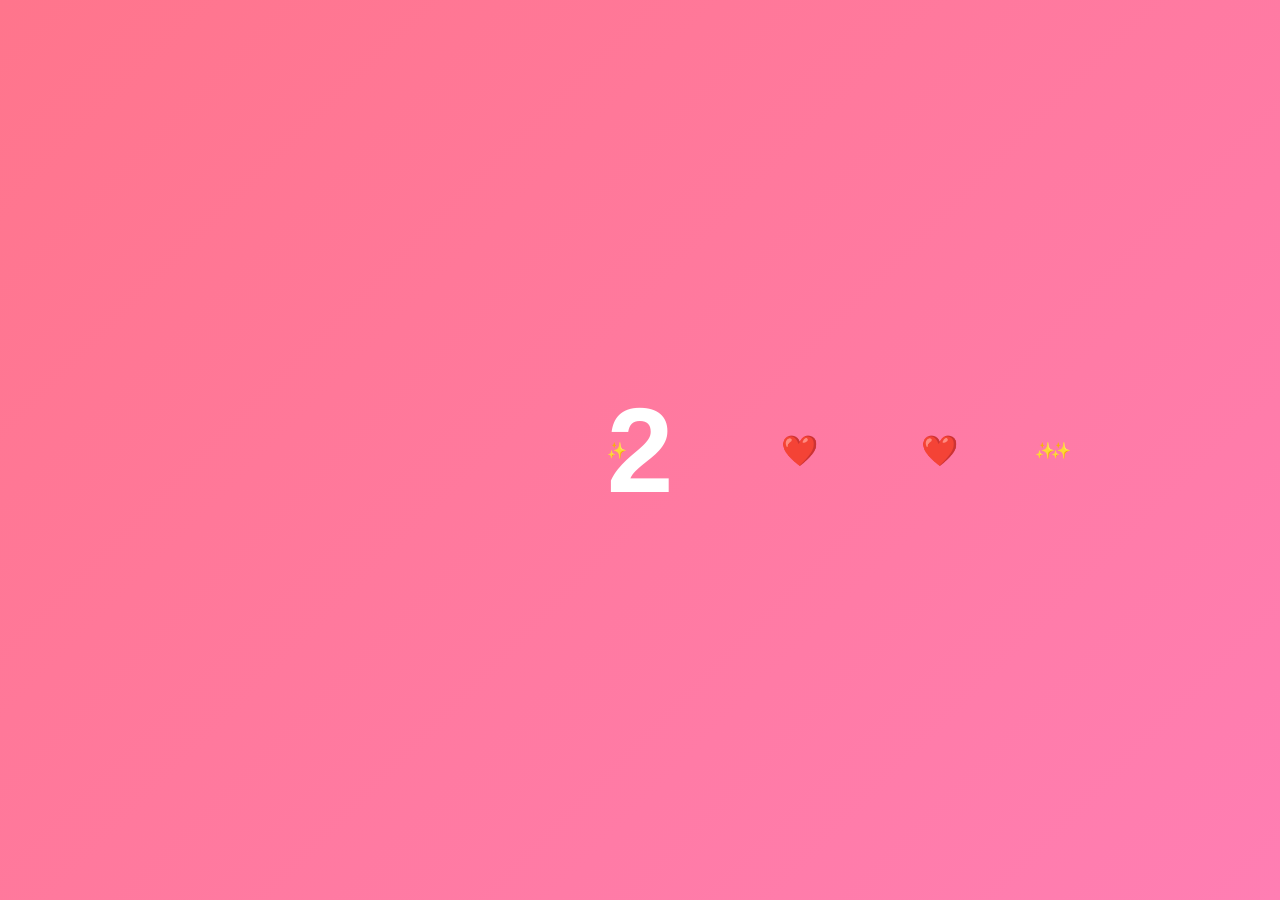
==== index.html @ 052b2eb6 "Rename balikan.html to index.html" ====
<!DOCTYPE html>
<html>
<head>
<title>Mau Balikan? ❤️</title>

<style>

*{
margin:0;
padding:0;
box-sizing:border-box;
font-family:Arial,sans-serif;
}

body{
height:100vh;
overflow:hidden;
background:linear-gradient(135deg,#ff758c,#ff7eb3);
display:flex;
justify-content:center;
align-items:center;
}


#countdown{
position:absolute;
font-size:120px;
font-weight:bold;
color:white;
animation:zoom .8s;
}


@keyframes zoom{
0%{
transform:scale(0);
opacity:0;
}

50%{
transform:scale(1.5);
}

100%{
transform:scale(1);
opacity:1;
}

}



.card{

display:none;

background:white;

width:360px;

padding:30px;

border-radius:30px;

text-align:center;

box-shadow:0 0 40px #ff3864;

animation:muncul 1s;

}


@keyframes muncul{

from{
transform:scale(0) rotate(180deg);
}

to{
transform:scale(1);
}

}



.cat{

font-size:80px;

animation:goyang 1s infinite;

}


@keyframes goyang{

50%{
transform:rotate(10deg);
}

}



h1{

color:#ff3864;

}


p{

margin:20px;

color:#555;

}



button{

border:none;

padding:13px 35px;

border-radius:40px;

font-size:18px;

margin:10px;

cursor:pointer;

}


#yes{

background:#ff3864;

color:white;

}


#no{

background:#333;

color:white;

position:absolute;

}




#hasil{

display:none;

margin-top:20px;

font-size:22px;

color:#ff3864;

font-weight:bold;

}



.love{

position:absolute;

font-size:30px;

animation:naik 4s linear;

}



@keyframes naik{

0%{

transform:translateY(100vh);

}

100%{

transform:translateY(-100vh);

opacity:0;

}

}



.star{

position:absolute;

color:white;

animation:jatuh 3s linear;

}



@keyframes jatuh{

from{

transform:translateY(100vh);

}

to{

transform:translateY(-100vh);

opacity:0;

}

}


</style>

</head>


<body>


<div id="countdown">
3
</div>



<div class="card" id="card">


<div class="cat">
🐱❤️
</div>


<h1>
Aku Kangen Kamu
</h1>


<p>

Aku punya satu pertanyaan penting...

<br><br>

Aku masih sayang kamu.

<br>

Maukah kamu balikan sama aku? 🥺❤️

</p>



<button id="yes">
YES ❤️
</button>


<button id="no">
NO 😭
</button>



<div id="hasil">

YEEEAAAY ❤️😭

<br><br>

Kita mulai lagi ya...

Aku janji jadi lebih baik 💕

</div>


</div>



<script>


let angka=3;

let count=document.getElementById("countdown");

let timer=setInterval(()=>{


angka--;


if(angka>0){

count.innerHTML=angka;

count.style.animation="none";

setTimeout(()=>{

count.style.animation="zoom .8s";

},10);


}

else{


clearInterval(timer);

count.style.display="none";

document.getElementById("card").style.display="block";


}



},1000);





// tombol NO kabur

let no=document.getElementById("no");


no.addEventListener("mouseover",()=>{


let x=Math.random()*(window.innerWidth-100);

let y=Math.random()*(window.innerHeight-50);


no.style.left=x+"px";

no.style.top=y+"px";


});




// tombol YES

document.getElementById("yes").onclick=()=>{


document.getElementById("hasil").style.display="block";


document.querySelector(".cat").innerHTML="🐱💖";


buatLove();


};




// love terbang

function buatLove(){


let love=document.createElement("div");

love.className="love";

love.innerHTML="❤️";

love.style.left=Math.random()*100+"%";


document.body.appendChild(love);


setTimeout(()=>{

love.remove();

},4000);


}




// sparkle

function sparkle(){


let star=document.createElement("div");

star.className="star";

star.innerHTML="✨";

star.style.left=Math.random()*100+"%";


document.body.appendChild(star);


setTimeout(()=>{

star.remove();

},3000);


}


setInterval(buatLove,500);

setInterval(sparkle,300);


function buatConfetti(){

let c=document.createElement("div");

c.className="confetti";

let emoji=[
"❤️","💖","✨","🌸","💕","🎉"
];


c.innerHTML=emoji[Math.floor(Math.random()*emoji.length)];

c.style.left=Math.random()*100+"%";

c.style.animationDuration=(2+Math.random()*2)+"s";


document.body.appendChild(c);


setTimeout(()=>{

c.remove();

},3000);

}
</script>


</body>
  </html>
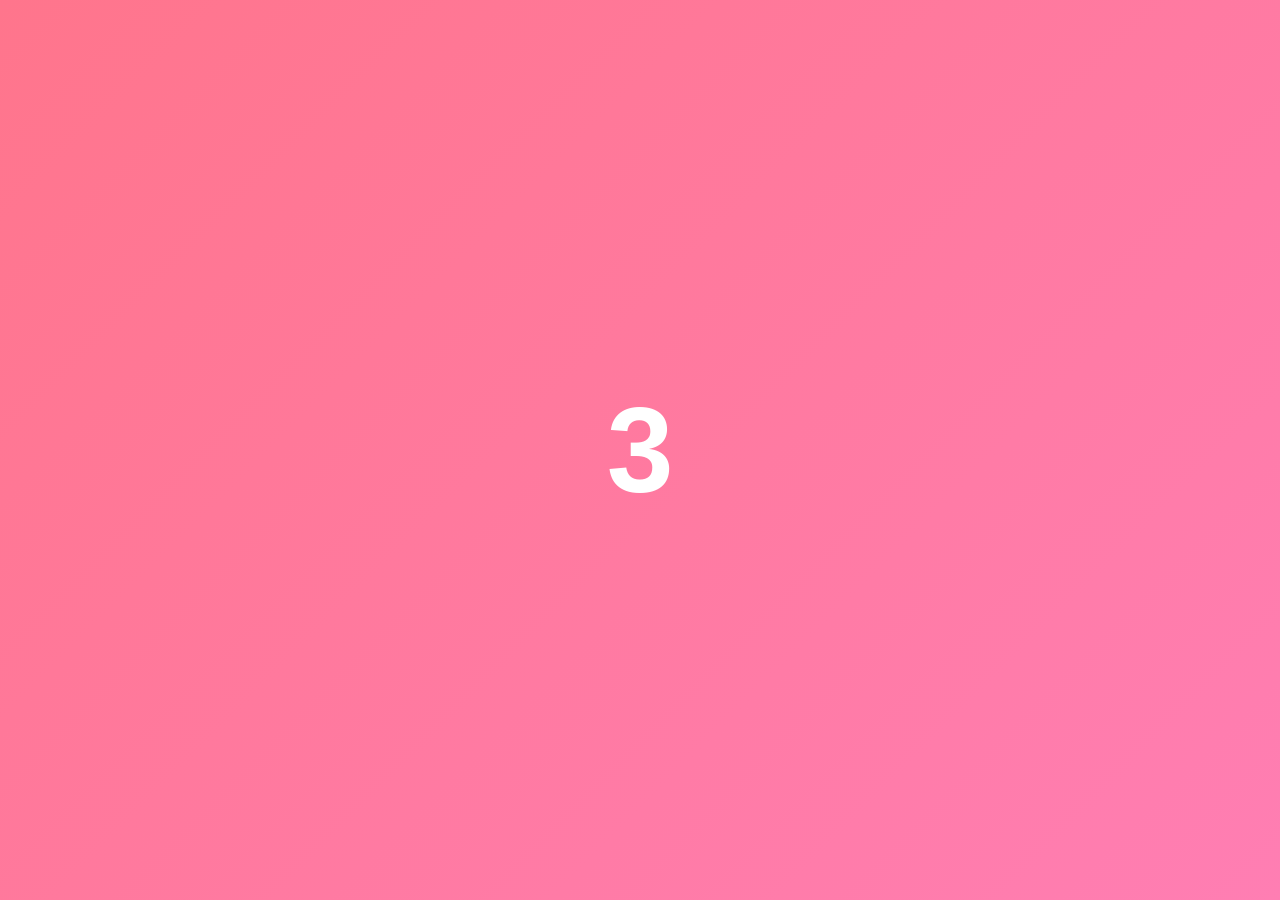
==== commit fb2c1931: "Update index.html" ====
--- a/index.html
+++ b/index.html
@@ -489,6 +489,9 @@
 },3000);
 
 }
+  <audio id="musik" loop>
+    <source id="lagu" src="satu-bulan.mp3" type="audio/mp3">
+</audio>
 </script>
 
 
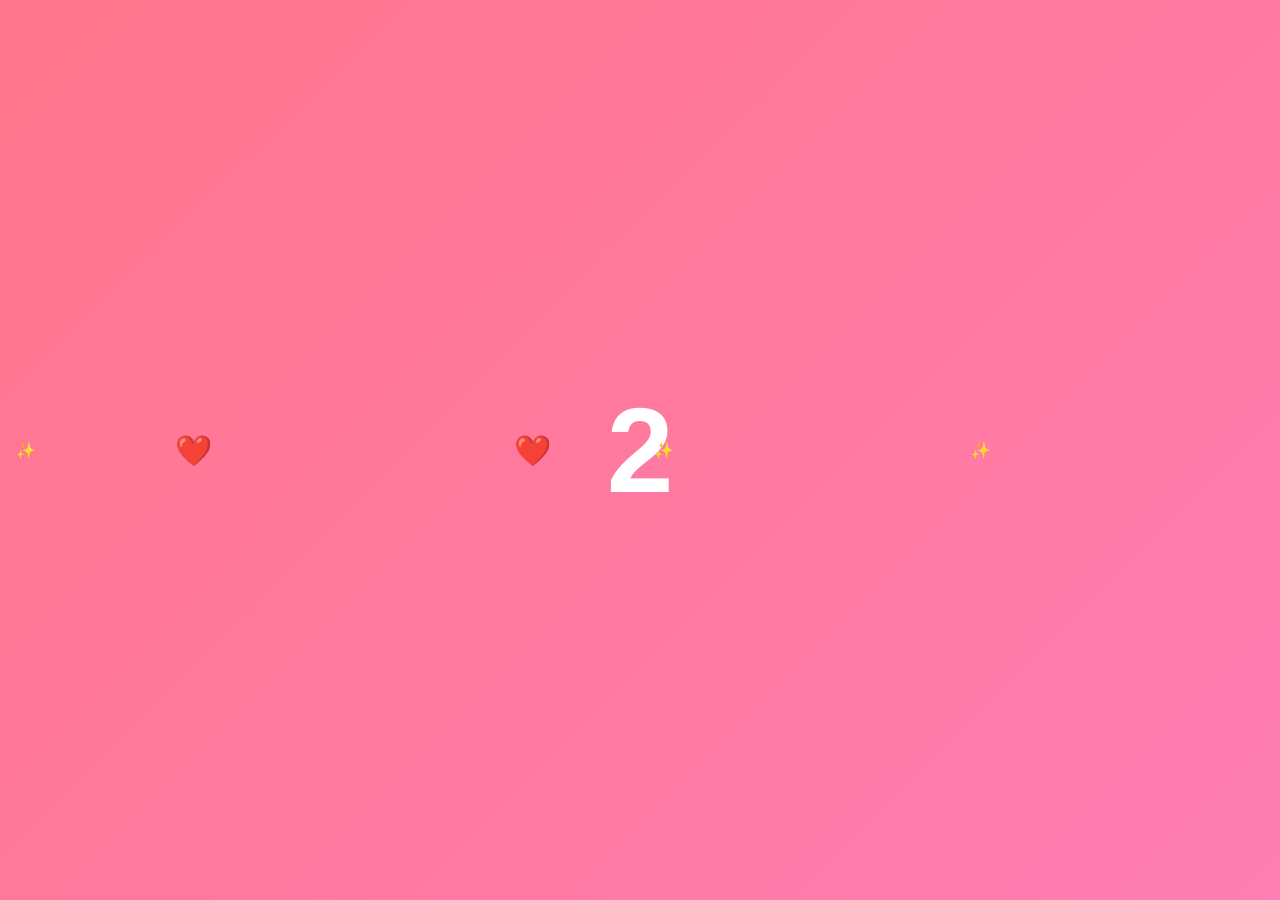
==== commit 99bb3287: "Update index.html" ====
--- a/index.html
+++ b/index.html
@@ -489,9 +489,7 @@
 },3000);
 
 }
-  <audio id="musik" loop>
-    <source id="lagu" src="satu-bulan.mp3" type="audio/mp3">
-</audio>
+  
 </script>
 
 
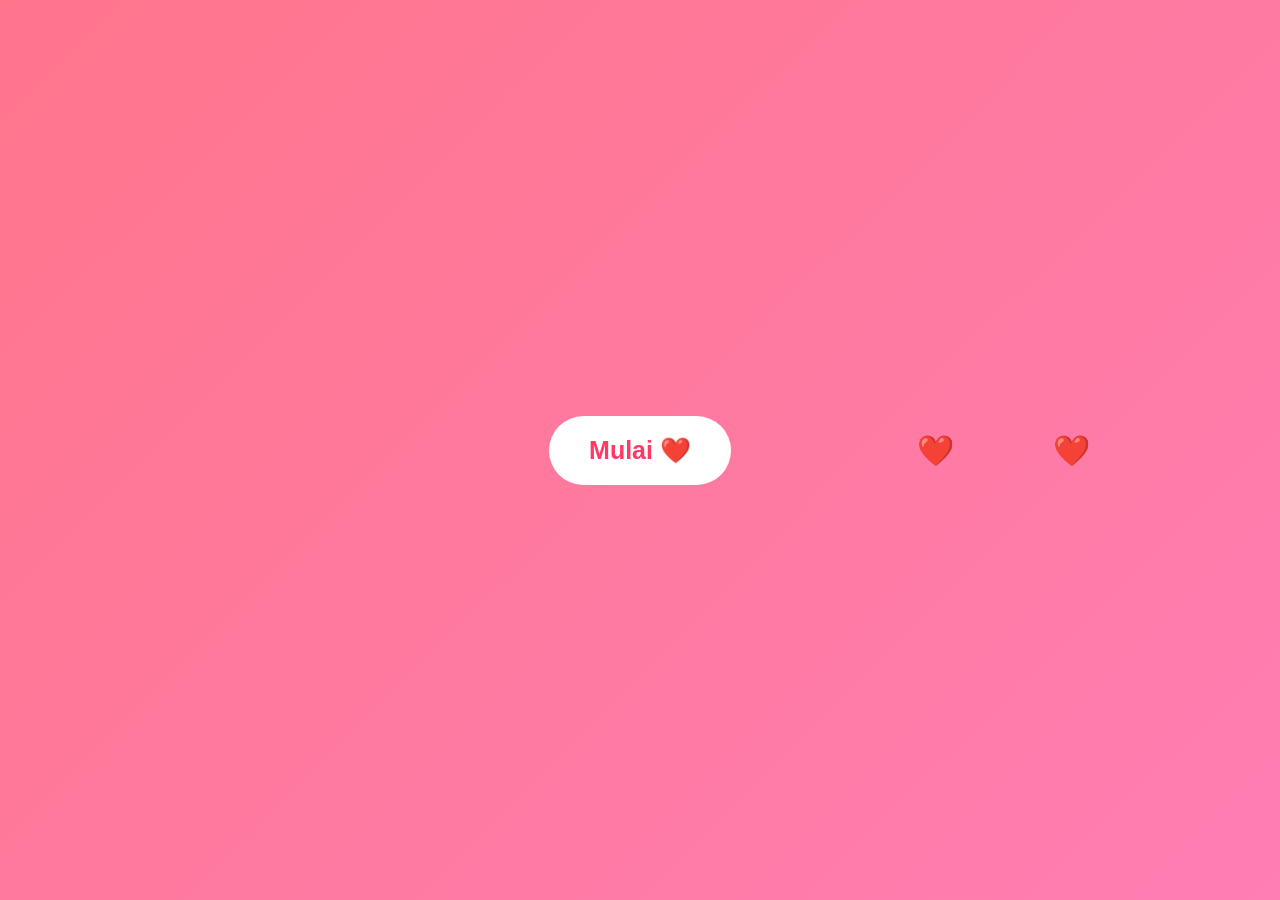
==== commit af129dfc: "Update index.html" ====
--- a/index.html
+++ b/index.html
@@ -1,7 +1,8 @@
 <!DOCTYPE html>
 <html>
 <head>
-<title>Mau Balikan? ❤️</title>
+
+<title>Aku Mau Balikan ❤️</title>
 
 <style>
 
@@ -13,62 +14,81 @@
 }
 
 body{
+
 height:100vh;
 overflow:hidden;
 background:linear-gradient(135deg,#ff758c,#ff7eb3);
 display:flex;
 justify-content:center;
 align-items:center;
-}
-
+
+}
+
+
+/* tombol mulai */
+
+#mulai{
+
+background:white;
+color:#ff3864;
+border:none;
+padding:20px 40px;
+border-radius:50px;
+font-size:25px;
+font-weight:bold;
+cursor:pointer;
+
+}
+
+
+
+/* countdown */
 
 #countdown{
-position:absolute;
+
+display:none;
 font-size:120px;
+color:white;
 font-weight:bold;
-color:white;
 animation:zoom .8s;
+
 }
 
 
 @keyframes zoom{
+
 0%{
 transform:scale(0);
-opacity:0;
 }
 
 50%{
-transform:scale(1.5);
+transform:scale(1.4);
 }
 
 100%{
 transform:scale(1);
-opacity:1;
-}
-
-}
-
+}
+
+}
+
+
+
+/* kartu */
 
 
 .card{
 
 display:none;
-
 background:white;
-
 width:360px;
-
 padding:30px;
-
 border-radius:30px;
-
 text-align:center;
-
 box-shadow:0 0 40px #ff3864;
-
 animation:muncul 1s;
 
 }
+
 
 
 @keyframes muncul{
@@ -88,7 +108,6 @@
 .cat{
 
 font-size:80px;
-
 animation:goyang 1s infinite;
 
 }
@@ -114,7 +133,6 @@
 p{
 
 margin:20px;
-
 color:#555;
 
 }
@@ -124,82 +142,108 @@
 button{
 
 border:none;
-
 padding:13px 35px;
-
 border-radius:40px;
-
 font-size:18px;
-
+cursor:pointer;
 margin:10px;
 
-cursor:pointer;
-
-}
+}
+
 
 
 #yes{
 
 background:#ff3864;
-
 color:white;
 
 }
 
 
+
 #no{
 
 background:#333;
-
 color:white;
-
 position:absolute;
 
 }
 
 
 
-
 #hasil{
 
 display:none;
-
+color:#ff3864;
+font-size:22px;
+font-weight:bold;
 margin-top:20px;
 
-font-size:22px;
-
-color:#ff3864;
-
+}
+
+
+
+
+/* popup */
+
+#popupLove{
+
+display:none;
+position:fixed;
+inset:0;
+background:rgba(255,50,120,.8);
+z-index:99;
+justify-content:center;
+align-items:center;
+flex-direction:column;
+text-align:center;
+color:white;
+font-size:35px;
 font-weight:bold;
 
 }
 
 
+#popupLove span{
+
+font-size:90px;
+animation:loncat .8s infinite alternate;
+
+}
+
+
+@keyframes loncat{
+
+to{
+transform:scale(1.3);
+}
+
+}
+
+
+
+/* efek */
 
 .love{
 
 position:absolute;
-
 font-size:30px;
-
 animation:naik 4s linear;
 
 }
 
 
-
 @keyframes naik{
 
-0%{
+from{
 
 transform:translateY(100vh);
 
 }
 
-100%{
+to{
 
 transform:translateY(-100vh);
-
 opacity:0;
 
 }
@@ -208,12 +252,10 @@
 
 
 
-.star{
+.confetti{
 
 position:absolute;
-
-color:white;
-
+font-size:30px;
 animation:jatuh 3s linear;
 
 }
@@ -224,16 +266,13 @@
 
 from{
 
-transform:translateY(100vh);
+transform:translateY(-100px) rotate(0);
 
 }
 
 to{
 
-transform:translateY(-100vh);
-
-opacity:0;
-
+transform:translateY(100vh) rotate(720deg);
 }
 
 }
@@ -245,6 +284,13 @@
 
 
 <body>
+
+
+
+<button id="mulai">
+Mulai ❤️
+</button>
+
 
 
 <div id="countdown">
@@ -268,15 +314,13 @@
 
 <p>
 
-Aku punya satu pertanyaan penting...
+Aku masih sayang kamu...
 
 <br><br>
 
-Aku masih sayang kamu.
-
-<br>
-
-Maukah kamu balikan sama aku? 🥺❤️
+Maukah kita mulai lagi?
+
+🥺❤️
 
 </p>
 
@@ -295,13 +339,7 @@
 
 <div id="hasil">
 
-YEEEAAAY ❤️😭
-
-<br><br>
-
-Kita mulai lagi ya...
-
-Aku janji jadi lebih baik 💕
+Terima kasih sudah kembali ❤️
 
 </div>
 
@@ -310,13 +348,91 @@
 
 
 
+<div id="popupLove">
+
+<span>
+❤️
+</span>
+
+DIA MAU BALIKAN 😭❤️
+
+<br>
+
+Mulai cerita baru lagi...
+
+</div>
+
+
+
+<audio id="musik" loop>
+
+<source id="lagu" src="satubulan.mp3">
+
+</audio>
+
+
+
+
 <script>
 
 
+const musik=document.getElementById("musik");
+
+const lagu=document.getElementById("lagu");
+
+
+
+function gantiLagu(nama){
+
+musik.pause();
+
+lagu.src=nama;
+
+musik.load();
+
+musik.play();
+
+}
+
+
+
+
+// mulai
+
+document.getElementById("mulai").onclick=function(){
+
+
+musik.play();
+
+
+document.getElementById("mulai").style.display="none";
+
+
+mulaiCountdown();
+
+
+};
+
+
+
+
+
+function mulaiCountdown(){
+
+
 let angka=3;
 
+
 let count=document.getElementById("countdown");
 
+
+count.style.display="block";
+
+
+count.innerHTML=angka;
+
+
+
 let timer=setInterval(()=>{
 
 
@@ -327,128 +443,149 @@
 
 count.innerHTML=angka;
 
-count.style.animation="none";
+}
+
+
+else{
+
+
+clearInterval(timer);
+
+
+count.style.display="none";
+
+
+document.getElementById("card").style.display="block";
+
+
+// lagu bunga maaf
+
+gantiLagu("bunga.mp3");
+
+
+}
+
+
+
+},1000);
+
+
+
+}
+
+
+
+
+
+
+// NO kabur
+
+
+let no=document.getElementById("no");
+
+
+no.addEventListener("mouseover",()=>{
+
+
+no.style.left=Math.random()*(innerWidth-100)+"px";
+
+
+no.style.top=Math.random()*(innerHeight-50)+"px";
+
+
+});
+
+
+
+
+
+
+// YES
+
+
+document.getElementById("yes").onclick=function(){
+
+
+gantiLagu("melukis.mp3");
+
+
+document.getElementById("hasil").style.display="block";
+
+
+document.getElementById("popupLove").style.display="flex";
+
+
+
+for(let i=0;i<50;i++){
+
+buatConfetti();
+
+}
+
+
+
+};
+
+
+
+
+
+
+function buatLove(){
+
+
+let love=document.createElement("div");
+
+
+love.className="love";
+
+
+love.innerHTML="❤️";
+
+
+love.style.left=Math.random()*100+"%";
+
+
+document.body.appendChild(love);
+
 
 setTimeout(()=>{
 
-count.style.animation="zoom .8s";
-
-},10);
-
-
-}
-
-else{
-
-
-clearInterval(timer);
-
-count.style.display="none";
-
-document.getElementById("card").style.display="block";
-
-
-}
-
-
-
-},1000);
-
-
-
-
-
-// tombol NO kabur
-
-let no=document.getElementById("no");
-
-
-no.addEventListener("mouseover",()=>{
-
-
-let x=Math.random()*(window.innerWidth-100);
-
-let y=Math.random()*(window.innerHeight-50);
-
-
-no.style.left=x+"px";
-
-no.style.top=y+"px";
-
-
-});
-
-
-
-
-// tombol YES
-
-document.getElementById("yes").onclick=()=>{
-
-
-document.getElementById("hasil").style.display="block";
-
-
-document.querySelector(".cat").innerHTML="🐱💖";
-
-
-buatLove();
-
-
-};
-
-
-
-
-// love terbang
-
-function buatLove(){
-
-
-let love=document.createElement("div");
-
-love.className="love";
-
-love.innerHTML="❤️";
-
-love.style.left=Math.random()*100+"%";
-
-
-document.body.appendChild(love);
+love.remove();
+
+},4000);
+
+
+}
+
+
+
+
+
+function buatConfetti(){
+
+
+let c=document.createElement("div");
+
+
+c.className="confetti";
+
+
+let emoji=["❤️","💖","✨","🌸","💕","🎉"];
+
+
+c.innerHTML=emoji[Math.floor(Math.random()*emoji.length)];
+
+
+c.style.left=Math.random()*100+"%";
+
+
+document.body.appendChild(c);
 
 
 setTimeout(()=>{
 
-love.remove();
-
-},4000);
-
-
-}
-
-
-
-
-// sparkle
-
-function sparkle(){
-
-
-let star=document.createElement("div");
-
-star.className="star";
-
-star.innerHTML="✨";
-
-star.style.left=Math.random()*100+"%";
-
-
-document.body.appendChild(star);
-
-
-setTimeout(()=>{
-
-star.remove();
+c.remove();
 
 },3000);
 
@@ -456,42 +593,13 @@
 }
 
 
+
 setInterval(buatLove,500);
 
-setInterval(sparkle,300);
-
-
-function buatConfetti(){
-
-let c=document.createElement("div");
-
-c.className="confetti";
-
-let emoji=[
-"❤️","💖","✨","🌸","💕","🎉"
-];
-
-
-c.innerHTML=emoji[Math.floor(Math.random()*emoji.length)];
-
-c.style.left=Math.random()*100+"%";
-
-c.style.animationDuration=(2+Math.random()*2)+"s";
-
-
-document.body.appendChild(c);
-
-
-setTimeout(()=>{
-
-c.remove();
-
-},3000);
-
-}
-  
+
+
 </script>
 
 
 </body>
-  </html>
+</html>
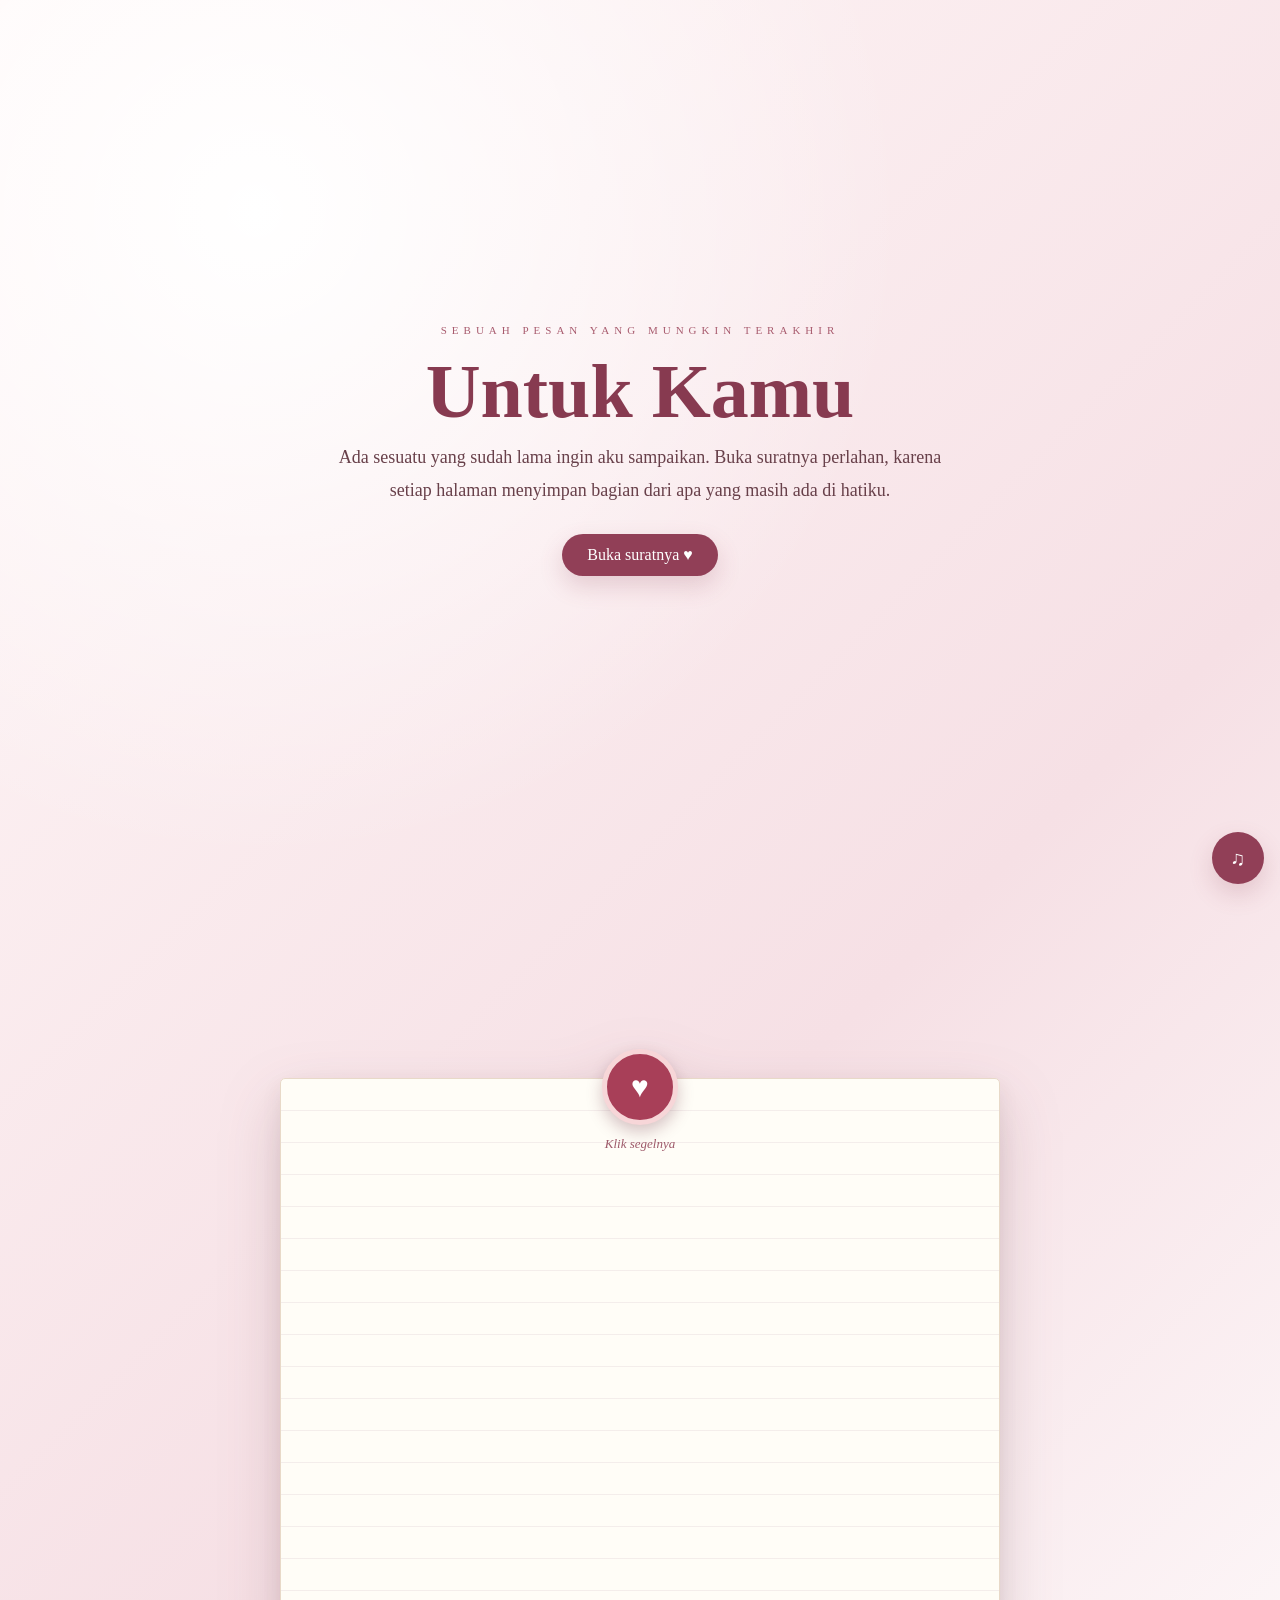
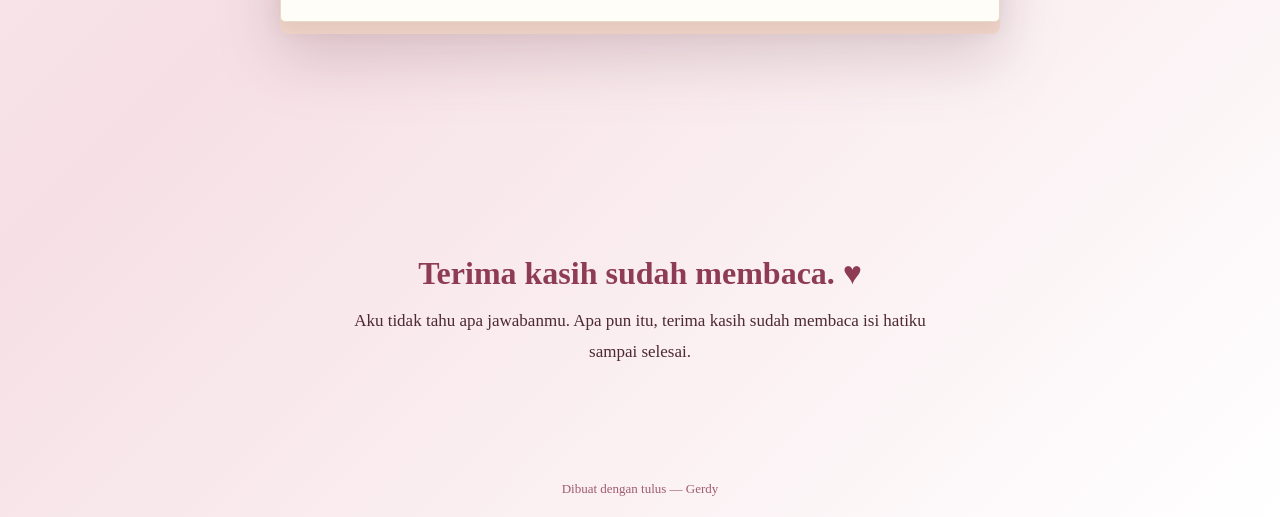
==== commit 6c2b32a3: "Rename website_surat_gerdy_7_halaman.html to index.html" ====
--- a/index.html
+++ b/index.html
@@ -1,605 +1,154 @@
 <!DOCTYPE html>
-<html>
+<html lang="id">
 <head>
-
-<title>Aku Mau Balikan ❤️</title>
-
+<meta charset="UTF-8">
+<meta name="viewport" content="width=device-width, initial-scale=1.0">
+<title>Untuk Kamu — Sekali Lagi</title>
 <style>
-
-*{
-margin:0;
-padding:0;
-box-sizing:border-box;
-font-family:Arial,sans-serif;
-}
-
-body{
-
-height:100vh;
-overflow:hidden;
-background:linear-gradient(135deg,#ff758c,#ff7eb3);
-display:flex;
-justify-content:center;
-align-items:center;
-
-}
-
-
-/* tombol mulai */
-
-#mulai{
-
-background:white;
-color:#ff3864;
-border:none;
-padding:20px 40px;
-border-radius:50px;
-font-size:25px;
-font-weight:bold;
-cursor:pointer;
-
-}
-
-
-
-/* countdown */
-
-#countdown{
-
-display:none;
-font-size:120px;
-color:white;
-font-weight:bold;
-animation:zoom .8s;
-
-}
-
-
-@keyframes zoom{
-
-0%{
-transform:scale(0);
-}
-
-50%{
-transform:scale(1.4);
-}
-
-100%{
-transform:scale(1);
-}
-
-}
-
-
-
-/* kartu */
-
-
-.card{
-
-display:none;
-background:white;
-width:360px;
-padding:30px;
-border-radius:30px;
-text-align:center;
-box-shadow:0 0 40px #ff3864;
-animation:muncul 1s;
-
-}
-
-
-
-@keyframes muncul{
-
-from{
-transform:scale(0) rotate(180deg);
-}
-
-to{
-transform:scale(1);
-}
-
-}
-
-
-
-.cat{
-
-font-size:80px;
-animation:goyang 1s infinite;
-
-}
-
-
-@keyframes goyang{
-
-50%{
-transform:rotate(10deg);
-}
-
-}
-
-
-
-h1{
-
-color:#ff3864;
-
-}
-
-
-p{
-
-margin:20px;
-color:#555;
-
-}
-
-
-
-button{
-
-border:none;
-padding:13px 35px;
-border-radius:40px;
-font-size:18px;
-cursor:pointer;
-margin:10px;
-
-}
-
-
-
-#yes{
-
-background:#ff3864;
-color:white;
-
-}
-
-
-
-#no{
-
-background:#333;
-color:white;
-position:absolute;
-
-}
-
-
-
-#hasil{
-
-display:none;
-color:#ff3864;
-font-size:22px;
-font-weight:bold;
-margin-top:20px;
-
-}
-
-
-
-
-/* popup */
-
-#popupLove{
-
-display:none;
-position:fixed;
-inset:0;
-background:rgba(255,50,120,.8);
-z-index:99;
-justify-content:center;
-align-items:center;
-flex-direction:column;
-text-align:center;
-color:white;
-font-size:35px;
-font-weight:bold;
-
-}
-
-
-#popupLove span{
-
-font-size:90px;
-animation:loncat .8s infinite alternate;
-
-}
-
-
-@keyframes loncat{
-
-to{
-transform:scale(1.3);
-}
-
-}
-
-
-
-/* efek */
-
-.love{
-
-position:absolute;
-font-size:30px;
-animation:naik 4s linear;
-
-}
-
-
-@keyframes naik{
-
-from{
-
-transform:translateY(100vh);
-
-}
-
-to{
-
-transform:translateY(-100vh);
-opacity:0;
-
-}
-
-}
-
-
-
-.confetti{
-
-position:absolute;
-font-size:30px;
-animation:jatuh 3s linear;
-
-}
-
-
-
-@keyframes jatuh{
-
-from{
-
-transform:translateY(-100px) rotate(0);
-
-}
-
-to{
-
-transform:translateY(100vh) rotate(720deg);
-}
-
-}
-
-
+*{box-sizing:border-box;margin:0;padding:0}
+html{scroll-behavior:smooth}
+body{min-height:100vh;overflow-x:hidden;font-family:Georgia,"Times New Roman",serif;color:#4d2932;background:radial-gradient(circle at 20% 10%,#fff,transparent 30%),linear-gradient(135deg,#fff8f8,#f6e0e5 55%,#fff)}
+body:before{content:"";position:fixed;inset:0;pointer-events:none;opacity:.16;background-image:radial-gradient(#b86b7c .7px,transparent .7px);background-size:18px 18px}
+.hearts{position:fixed;inset:0;overflow:hidden;pointer-events:none;z-index:0}.heart{position:absolute;color:#bd667c;opacity:0;animation:rise 11s linear infinite}
+@keyframes rise{0%{transform:translateY(105vh) rotate(0);opacity:0}15%{opacity:.35}85%{opacity:.2}100%{transform:translateY(-15vh) rotate(360deg);opacity:0}}
+.hero{min-height:100vh;display:flex;align-items:center;justify-content:center;padding:25px 16px;position:relative;z-index:1;text-align:center}
+.intro{max-width:760px}.kicker{letter-spacing:5px;text-transform:uppercase;font-size:11px;color:#a85b6e}
+h1{font-size:clamp(42px,9vw,76px);color:#873a50;margin:17px 0 12px;line-height:1}
+.intro p{font-size:18px;line-height:1.8;color:#68404a;max-width:620px;margin:auto}
+.scroll,.music-btn{display:inline-block;margin-top:28px;padding:12px 25px;border-radius:999px;background:#913f57;color:#fff;text-decoration:none;box-shadow:0 10px 25px #913f5733;border:0;cursor:pointer;font-family:inherit}
+.paper-area{display:flex;justify-content:center;align-items:center;min-height:100vh;padding:60px 15px;position:relative;z-index:1}
+.envelope{width:min(720px,100%);position:relative;filter:drop-shadow(0 25px 30px rgba(91,38,52,.18))}
+.envelope-back{position:absolute;inset:0;border-radius:8px;background:#f0d4ca;transform:translateY(12px)}
+.paper{position:relative;background:#fffdf7;min-height:510px;padding:45px 35px 35px;border:1px solid #e8d9c8;border-radius:5px;box-shadow:0 8px 20px rgba(82,45,45,.08);background-image:linear-gradient(transparent 31px,#eadfe0 32px);background-size:100% 32px;transform-origin:top center}
+.seal{position:absolute;left:50%;top:-30px;transform:translateX(-50%);width:76px;height:76px;border-radius:50%;border:5px solid #f7d6d8;background:#a83f58;color:#fff;display:flex;align-items:center;justify-content:center;font-size:30px;box-shadow:0 7px 16px #65263a44;cursor:pointer;z-index:5;transition:transform .35s,opacity .35s}
+.seal:hover{transform:translateX(-50%) scale(1.08)}.seal small{position:absolute;top:82px;white-space:nowrap;color:#9d5969;font:italic 13px Georgia}
+.letter-content{opacity:0;transform:translateY(20px);pointer-events:none;transition:opacity .8s .35s,transform .8s .35s}.open .letter-content{opacity:1;transform:none;pointer-events:auto}.open .seal{transform:translateX(-50%) scale(1.15) rotate(18deg);opacity:0;pointer-events:none}
+.paper h2{text-align:center;color:#913f57;font-size:29px;margin-bottom:23px}.paper p{font-size:17px;line-height:2;margin-bottom:14px}.by{text-align:center;margin-top:25px;padding-top:17px;border-top:1px solid #dfc9ca;color:#a05267;font-style:italic}
+.next{display:block;margin:25px auto 0}.hidden{display:none}
+.final{padding:55px 18px 80px;text-align:center;position:relative;z-index:1}.final h2{font-size:32px;color:#8e3c53}.final p{max-width:600px;margin:14px auto;line-height:1.8;font-size:17px}
+footer{text-align:center;padding:20px;color:#a05c6e;font-size:13px;position:relative;z-index:1}
+.player{position:fixed;right:16px;bottom:16px;z-index:10}.music-btn{margin:0;width:52px;height:52px;padding:0;border-radius:50%;font-size:20px}
+@media(max-width:600px){.paper{padding:40px 21px 28px;min-height:560px}.paper p{font-size:15.5px;line-height:1.9}.paper h2{font-size:25px}}
 </style>
-
 </head>
-
-
 <body>
-
-
-
-<button id="mulai">
-Mulai ❤️
-</button>
-
-
-
-<div id="countdown">
-3
+<div class="hearts">
+<span class="heart" style="left:8%;font-size:22px;animation-delay:0s">♥</span>
+<span class="heart" style="left:25%;font-size:17px;animation-delay:3s">♡</span>
+<span class="heart" style="left:45%;font-size:25px;animation-delay:6s">♥</span>
+<span class="heart" style="left:67%;font-size:18px;animation-delay:1s">♡</span>
+<span class="heart" style="left:86%;font-size:24px;animation-delay:4s">♥</span>
 </div>
 
+<section class="hero">
+<div class="intro">
+<div class="kicker">Sebuah pesan yang mungkin terakhir</div>
+<h1>Untuk Kamu</h1>
+<p>Ada sesuatu yang sudah lama ingin aku sampaikan. Buka suratnya perlahan, karena setiap halaman menyimpan bagian dari apa yang masih ada di hatiku.</p>
+<a class="scroll" href="#surat">Buka suratnya ♥</a>
+</div>
+</section>
 
+<section class="paper-area" id="surat">
+<div class="envelope">
+<div class="envelope-back"></div>
+<div class="paper" id="paper">
+<button class="seal" id="seal" aria-label="Buka segel surat">♥<small>Klik segelnya</small></button>
+<div class="letter-content" id="content"></div>
+</div>
+</div>
+</section>
 
-<div class="card" id="card">
+<section class="final">
+<h2>Terima kasih sudah membaca. ♥</h2>
+<p>Aku tidak tahu apa jawabanmu. Apa pun itu, terima kasih sudah membaca isi hatiku sampai selesai.</p>
+</section>
+<footer>Dibuat dengan tulus — Gerdy</footer>
 
-
-<div class="cat">
-🐱❤️
+<div class="player">
+<button class="music-btn" id="musicBtn" title="Putar / jeda musik">♫</button>
+<audio id="audio" loop preload="auto"><source src="bunga.mp3" type="audio/mpeg"></audio>
 </div>
 
+<script>
+const pages=[
+{title:"Sebelum Kamu Membuka Ini",body:[
+"Aku tidak tahu harus mulai dari mana, karena ada begitu banyak hal yang ingin aku sampaikan. Mungkin aku pernah mengatakannya, tapi kali ini aku ingin kamu membacanya sampai selesai.",
+"Karena ada satu hal yang sampai sekarang belum berubah...",
+"<strong>aku masih ingin kembali.</strong>",
+"Aku ingin kamu membaca semuanya bukan karena aku ingin memaksamu. Aku hanya ingin, untuk kali ini, kamu tahu apa yang sebenarnya ada di dalam hatiku.",
+],by:"Bacaan by Gerdy"},
+{title:"Aku Minta Maaf",body:[
+"<strong>Aku minta maaf untuk semuanya.</strong>",
+"Maaf untuk semua perkataan dan sikapku yang pernah membuat kamu kecewa. Maaf untuk egoku, untuk kesalahanku, dan untuk hal-hal yang mungkin membuat kamu merasa tidak dihargai atau tidak cukup dicintai.",
+"Maaf karena mungkin aku pernah membuat kamu menangis. Maaf karena pernah membuat kamu merasa sendirian padahal aku ada di dekatmu.",
+"Dulu mungkin aku terlalu keras kepala untuk memahami perasaanmu. Sekarang aku sadar, cinta bukan cuma tentang mengatakan sayang, tapi tentang menjaga, mendengarkan, memahami, dan menghargai.",
+"Aku tidak mau mencari alasan atas kesalahanku. Kalau aku pernah membuatmu terluka, berarti aku memang harus meminta maaf dan belajar menjadi lebih baik.",
+],by:"Bacaan by Gerdy"},
+{title:"Kamu Ingat SMK Budiarti?",body:[
+"Kamu masih ingat masa-masa kita di <strong>SMK Budiarti</strong>?",
+"Kadang aku suka senyum sendiri kalau mengingatnya. Dulu kita cuma menjalani hari seperti biasa: berangkat, pulang, ngobrol, bercanda, dan entah kenapa rasanya hampir selalu ada kamu di setiap cerita.",
+"Kita dulu seperti tidak pernah kehabisan waktu untuk bersama. Mau ke mana-mana bareng. Ada urusan sedikit, bareng. Jalan sebentar, bareng. Bahkan hal-hal sederhana yang sebenarnya tidak penting pun terasa menyenangkan kalau dilakukan sama kamu.",
+"<strong>Hha... ternyata sekarang aku baru sadar, justru hal-hal sederhana itu yang paling aku rindukan.</strong>",
+"Kalau waktu bisa diputar, mungkin aku akan lebih menghargai setiap detik yang dulu kita anggap biasa.",
+],by:"Bacaan by Gerdy"},
+{title:"Kalau Hujan Turun",body:[
+"Dan kamu ingat nggak kalau hujan turun?",
+"Dulu hujan bukan sesuatu yang membuatku ingin cepat-cepat pulang. Karena sering kali justru di saat hujan itu kita bersama.",
+"Kehujanan, berteduh, menunggu hujan reda, ngobrol tentang hal-hal random, ketawa tanpa alasan yang jelas.",
+"Dulu mungkin aku menganggapnya biasa. Sekarang kalau hujan turun, entah kenapa ingatanku malah kembali ke masa itu.",
+"Ke kamu. Ke kita. Ke masa ketika pergi ke mana pun rasanya selalu lebih menyenangkan karena ada kamu di sampingku.",
+"<strong>Lucu ya... dulu kita ingin hujannya cepat reda. Sekarang justru aku ingin kembali ke masa ketika hujan itu masih membuat kita bersama.</strong>",
+],by:"Bacaan by Gerdy"},
+{title:"Setelah Kita Berpisah",body:[
+"Setelah kita tidak lagi bersama, baru aku mengerti bahwa kehadiran seseorang bisa menjadi bagian dari kebiasaan yang sangat sulit hilang.",
+"Dulu ada kamu yang bisa aku cari. Sekarang aku hanya punya kenangan.",
+"Dulu kita bisa pergi ke mana-mana bersama. Sekarang untuk sekadar tahu kabarmu pun aku tidak bisa seperti dulu.",
+"Dan di situlah aku sadar...",
+"<strong>ternyata aku tidak hanya kehilangan seseorang yang aku sayang. Aku kehilangan teman terbaik dalam banyak cerita hidupku.</strong>",
+"Mungkin selama bersama aku terlalu terbiasa dengan kehadiranmu sampai lupa bahwa suatu hari aku bisa benar-benar kehilangan semuanya.",
+],by:"Bacaan by Gerdy"},
+{title:"Aku Masih Memilih Kamu",body:[
+"Aku tidak tahu apakah setelah semua ini kamu masih punya sedikit rasa untukku. Aku juga tidak tahu apakah masih ada kesempatan.",
+"Tapi kalau kamu bertanya apa yang sebenarnya aku inginkan, jawabanku sederhana:",
+"<strong>aku ingin kembali.</strong>",
+"Sekali lagi.",
+"Bukan karena aku tidak bisa menemukan orang lain. Bukan karena aku takut sendiri. Tapi karena setelah semua yang terjadi, hatiku masih memilih kamu.",
+"Aku ingin kembali bukan untuk mengulang cerita lama. Aku ingin kembali sebagai seseorang yang sudah belajar dari kesalahannya.",
+],by:"Bacaan by Gerdy"},
+{title:"Terakhir Kali",body:[
+"Sekali lagi aku bilang, mungkin ini terakhir kalinya aku meminta.",
+"<strong>Aku ingin kembali.</strong>",
+"Kalau masih ada sedikit ruang untukku, izinkan aku memperbaiki semuanya. Kalau aku harus mulai dari awal, aku siap. Kalau aku harus mendapatkan kepercayaanmu lagi, aku siap.",
+"Aku tidak akan menjanjikan hubungan yang sempurna. Aku hanya ingin membuktikan bahwa kali ini aku benar-benar serius untuk belajar menghargai, mendengarkan, memahami, dan menjaga kamu.",
+"Kalau pada akhirnya jawabanmu tetap bukan aku, aku akan menghargainya. Karena aku tidak ingin cintaku menjadi alasan untuk memaksamu.",
+"Tapi setidaknya kamu tahu...",
+"<strong>aku pernah benar-benar mencintaimu, aku masih menyayangimu, dan sampai sekarang aku masih ingin kita.</strong>",
+"Kalau masih ada kesempatan, sekecil apa pun itu, izinkan aku pulang. Bukan untuk mengulang masa lalu, tetapi untuk membuat cerita baru bersama kamu.",
+],by:"Bacaan by Gerdy"}
+];
 
-<h1>
-Aku Kangen Kamu
-</h1>
-
-
-<p>
-
-Aku masih sayang kamu...
-
-<br><br>
-
-Maukah kita mulai lagi?
-
-🥺❤️
-
-</p>
-
-
-
-<button id="yes">
-YES ❤️
-</button>
-
-
-<button id="no">
-NO 😭
-</button>
-
-
-
-<div id="hasil">
-
-Terima kasih sudah kembali ❤️
-
-</div>
-
-
-</div>
-
-
-
-<div id="popupLove">
-
-<span>
-❤️
-</span>
-
-DIA MAU BALIKAN 😭❤️
-
-<br>
-
-Mulai cerita baru lagi...
-
-</div>
-
-
-
-<audio id="musik" loop>
-
-<source id="lagu" src="satubulan.mp3">
-
-</audio>
-
-
-
-
-<script>
-
-
-const musik=document.getElementById("musik");
-
-const lagu=document.getElementById("lagu");
-
-
-
-function gantiLagu(nama){
-
-musik.pause();
-
-lagu.src=nama;
-
-musik.load();
-
-musik.play();
-
+const paper=document.getElementById("paper"), seal=document.getElementById("seal"), content=document.getElementById("content");
+let page=0, opened=false;
+function render(){
+ const p=pages[page];
+ content.innerHTML=`<h2>${p.title}</h2>${p.body.map(x=>`<p>${x}</p>`).join("")}<div class="by">${p.by}</div>${page<pages.length-1?`<button class="scroll next" id="next">Buka halaman berikutnya →</button>`:""}`;
+ const next=document.getElementById("next");
+ if(next) next.onclick=()=>{page++;content.style.opacity=0;content.style.transform="translateY(15px)";setTimeout(()=>{render();content.style.opacity=1;content.style.transform="none";window.scrollTo({top:paper.offsetTop-30,behavior:"smooth"})},350)};
 }
-
-
-
-
-// mulai
-
-document.getElementById("mulai").onclick=function(){
-
-
-musik.play();
-
-
-document.getElementById("mulai").style.display="none";
-
-
-mulaiCountdown();
-
-
+render();
+seal.onclick=()=>{
+ if(!opened){
+  paper.classList.add("open");opened=true;
+  const audio=document.getElementById("audio");
+  audio.play().then(()=>document.getElementById("musicBtn").textContent="Ⅱ").catch(()=>{});
+  document.getElementById("musicBtn").textContent="Ⅱ";
+ }
 };
-
-
-
-
-
-function mulaiCountdown(){
-
-
-let angka=3;
-
-
-let count=document.getElementById("countdown");
-
-
-count.style.display="block";
-
-
-count.innerHTML=angka;
-
-
-
-let timer=setInterval(()=>{
-
-
-angka--;
-
-
-if(angka>0){
-
-count.innerHTML=angka;
-
-}
-
-
-else{
-
-
-clearInterval(timer);
-
-
-count.style.display="none";
-
-
-document.getElementById("card").style.display="block";
-
-
-// lagu bunga maaf
-
-gantiLagu("bunga.mp3");
-
-
-}
-
-
-
-},1000);
-
-
-
-}
-
-
-
-
-
-
-// NO kabur
-
-
-let no=document.getElementById("no");
-
-
-no.addEventListener("mouseover",()=>{
-
-
-no.style.left=Math.random()*(innerWidth-100)+"px";
-
-
-no.style.top=Math.random()*(innerHeight-50)+"px";
-
-
-});
-
-
-
-
-
-
-// YES
-
-
-document.getElementById("yes").onclick=function(){
-
-
-gantiLagu("melukis.mp3");
-
-
-document.getElementById("hasil").style.display="block";
-
-
-document.getElementById("popupLove").style.display="flex";
-
-
-
-for(let i=0;i<50;i++){
-
-buatConfetti();
-
-}
-
-
-
+const audio=document.getElementById("audio"), musicBtn=document.getElementById("musicBtn");
+musicBtn.onclick=()=>{
+ if(audio.paused){audio.play();musicBtn.textContent="Ⅱ"}else{audio.pause();musicBtn.textContent="♫"}
 };
-
-
-
-
-
-
-function buatLove(){
-
-
-let love=document.createElement("div");
-
-
-love.className="love";
-
-
-love.innerHTML="❤️";
-
-
-love.style.left=Math.random()*100+"%";
-
-
-document.body.appendChild(love);
-
-
-setTimeout(()=>{
-
-love.remove();
-
-},4000);
-
-
-}
-
-
-
-
-
-function buatConfetti(){
-
-
-let c=document.createElement("div");
-
-
-c.className="confetti";
-
-
-let emoji=["❤️","💖","✨","🌸","💕","🎉"];
-
-
-c.innerHTML=emoji[Math.floor(Math.random()*emoji.length)];
-
-
-c.style.left=Math.random()*100+"%";
-
-
-document.body.appendChild(c);
-
-
-setTimeout(()=>{
-
-c.remove();
-
-},3000);
-
-
-}
-
-
-
-setInterval(buatLove,500);
-
-
-
 </script>
-
-
 </body>
 </html>
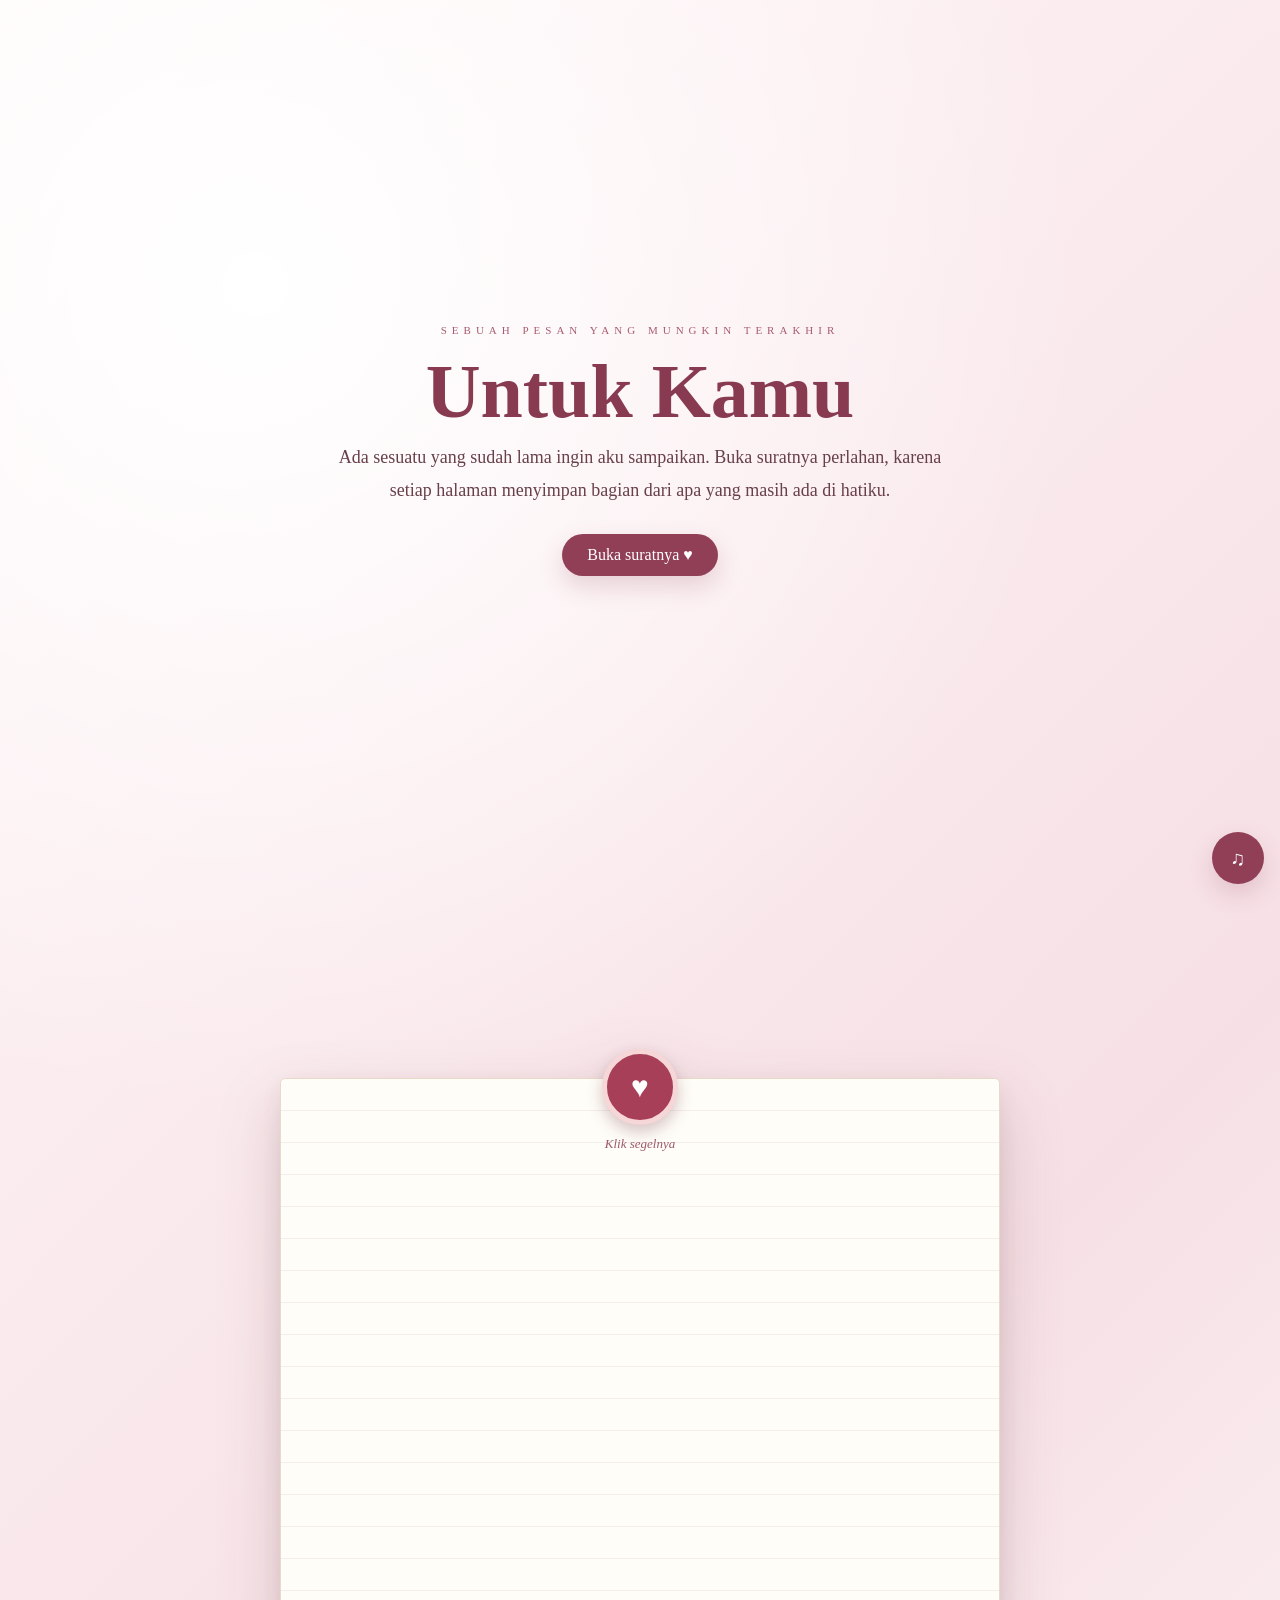
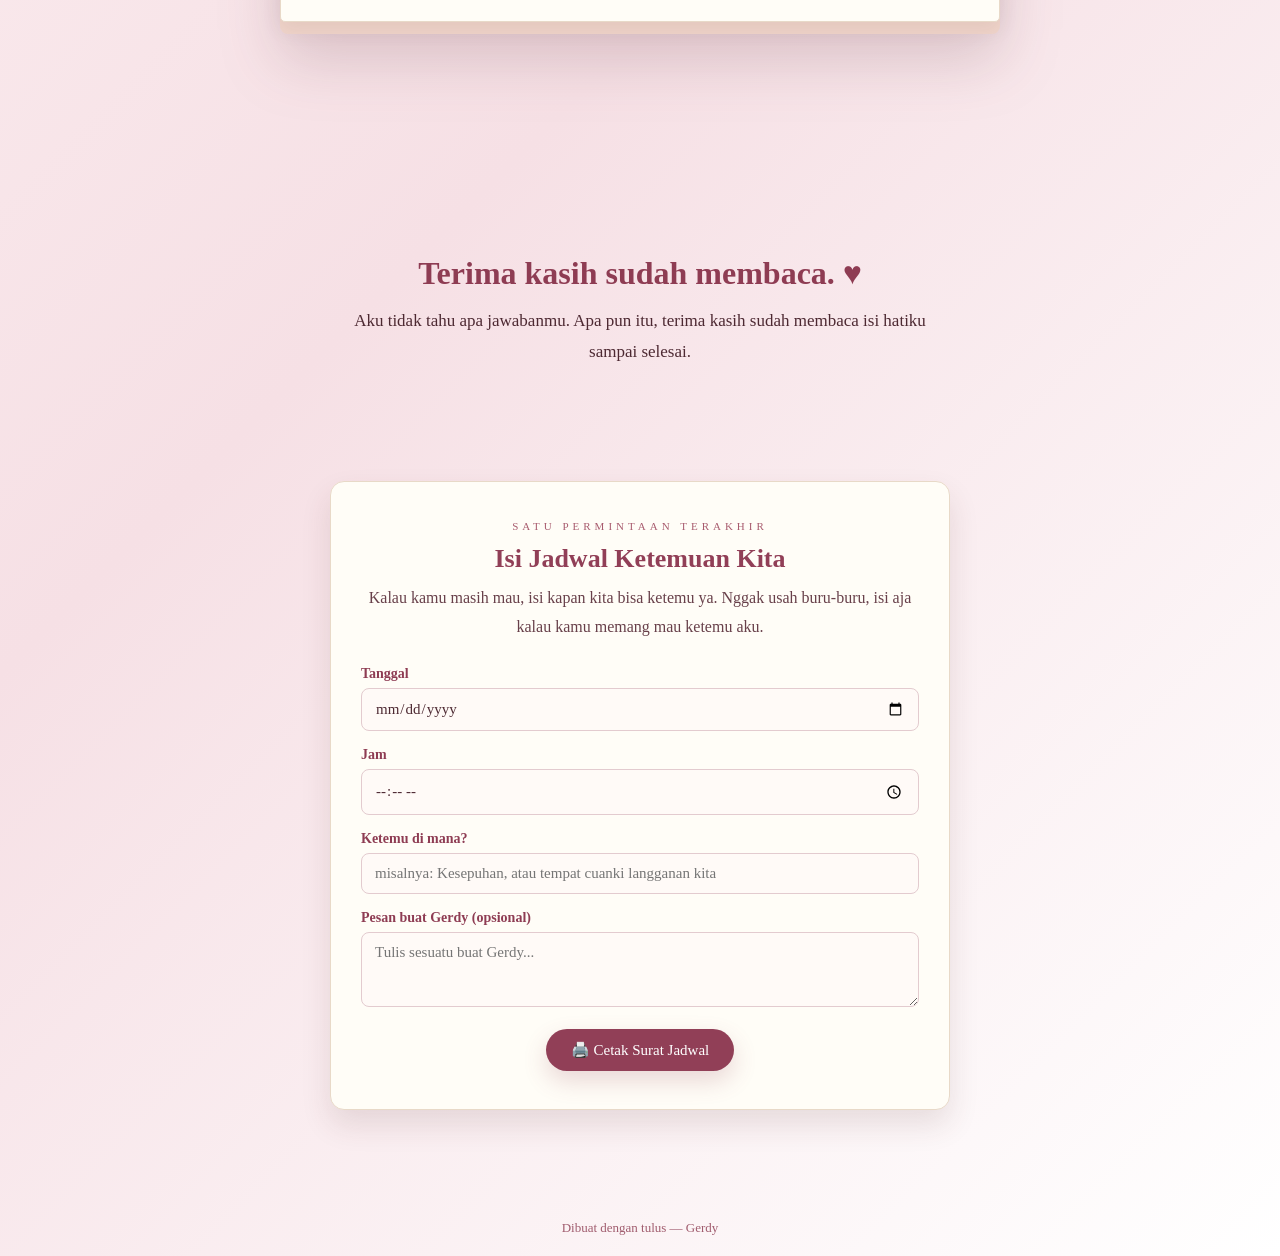
==== commit eddf2e6a: "Add files via upload" ====
--- a/index.html
+++ b/index.html
@@ -28,7 +28,25 @@
 .final{padding:55px 18px 80px;text-align:center;position:relative;z-index:1}.final h2{font-size:32px;color:#8e3c53}.final p{max-width:600px;margin:14px auto;line-height:1.8;font-size:17px}
 footer{text-align:center;padding:20px;color:#a05c6e;font-size:13px;position:relative;z-index:1}
 .player{position:fixed;right:16px;bottom:16px;z-index:10}.music-btn{margin:0;width:52px;height:52px;padding:0;border-radius:50%;font-size:20px}
-@media(max-width:600px){.paper{padding:40px 21px 28px;min-height:560px}.paper p{font-size:15.5px;line-height:1.9}.paper h2{font-size:25px}}
+.jadwal{padding:20px 16px 90px;position:relative;z-index:1;display:flex;justify-content:center}
+.jadwal-card{width:min(620px,100%);background:#fffdf7;border:1px solid #e8d9c8;border-radius:14px;box-shadow:0 15px 30px rgba(82,45,45,.12);padding:38px 30px;text-align:center}
+.jadwal-card .kicker{letter-spacing:4px;text-transform:uppercase;font-size:11px;color:#a85b6e}
+.jadwal-card h2{color:#913f57;font-size:26px;margin:12px 0 10px}
+.jadwal-desc{font-size:16px;line-height:1.8;color:#68404a;margin-bottom:24px}
+.jadwal-form{display:flex;flex-direction:column;gap:16px;text-align:left}
+.jadwal-form label{font-size:14px;color:#8e3c53;font-weight:bold;display:flex;flex-direction:column;gap:6px}
+.jadwal-form input,.jadwal-form textarea{font-family:inherit;font-size:15px;padding:11px 13px;border-radius:8px;border:1px solid #e3cbcf;background:#fffaf7;color:#4d2932;resize:vertical}
+.jadwal-form input:focus,.jadwal-form textarea:focus{outline:2px solid #d79aa9}
+#cetakBtn{border:0;font-size:15px;margin-top:6px;align-self:center}
+.printed{margin-top:28px;text-align:left}
+.printed-paper{background:#fffdf7;background-image:linear-gradient(transparent 30px,#eadfe0 31px);background-size:100% 31px;border:1px solid #e8d9c8;border-radius:8px;padding:26px 22px;box-shadow:0 8px 20px rgba(82,45,45,.1)}
+.printed-paper h3{color:#913f57;font-size:21px;margin-bottom:14px;text-align:center}
+.printed-paper .row{margin-bottom:10px;font-size:15.5px;line-height:1.7}
+.printed-paper .row b{color:#8e3c53}
+.printed-paper .bacaan{margin-top:16px;padding-top:14px;border-top:1px dashed #dfc9ca;font-style:italic;font-size:15px;line-height:1.9;color:#7a4650}
+.reminder{text-align:center;margin-top:14px;font-size:13.5px;color:#a05267;font-style:italic}
+#kirimBtn{border:0;font-size:15px;display:block;margin:16px auto 0}
+@media(max-width:600px){.paper{padding:40px 21px 28px;min-height:560px}.paper p{font-size:15.5px;line-height:1.9}.paper h2{font-size:25px}.jadwal-card{padding:28px 18px}}
 </style>
 </head>
 <body>
@@ -63,6 +81,37 @@
 <h2>Terima kasih sudah membaca. ♥</h2>
 <p>Aku tidak tahu apa jawabanmu. Apa pun itu, terima kasih sudah membaca isi hatiku sampai selesai.</p>
 </section>
+
+<section class="jadwal" id="jadwal">
+<div class="jadwal-card">
+<div class="kicker">Satu permintaan terakhir</div>
+<h2>Isi Jadwal Ketemuan Kita</h2>
+<p class="jadwal-desc">Kalau kamu masih mau, isi kapan kita bisa ketemu ya. Nggak usah buru-buru, isi aja kalau kamu memang mau ketemu aku.</p>
+
+<div class="jadwal-form" id="jadwalForm">
+<label>Tanggal
+<input type="date" id="fTanggal">
+</label>
+<label>Jam
+<input type="time" id="fJam">
+</label>
+<label>Ketemu di mana?
+<input type="text" id="fTempat" placeholder="misalnya: Kesepuhan, atau tempat cuanki langganan kita">
+</label>
+<label>Pesan buat Gerdy (opsional)
+<textarea id="fPesan" rows="3" placeholder="Tulis sesuatu buat Gerdy..."></textarea>
+</label>
+<button class="scroll" id="cetakBtn">🖨️ Cetak Surat Jadwal</button>
+</div>
+
+<div class="printed hidden" id="printedArea">
+<div class="printed-paper" id="printedPaper"></div>
+<p class="reminder" id="reminderText"></p>
+<button class="scroll" id="kirimBtn">📩 Kirim ke Gerdy</button>
+</div>
+</div>
+</section>
+
 <footer>Dibuat dengan tulus — Gerdy</footer>
 
 <div class="player">
@@ -92,6 +141,19 @@
 "<strong>Hha... ternyata sekarang aku baru sadar, justru hal-hal sederhana itu yang paling aku rindukan.</strong>",
 "Kalau waktu bisa diputar, mungkin aku akan lebih menghargai setiap detik yang dulu kita anggap biasa.",
 ],by:"Bacaan by Gerdy"},
+{title:"Bolos Demi Ngobrol Sama Kamu",body:[
+"Kamu inget nggak, dulu sekolah kita jarang banget ada guru masuk hha.",
+"Jadi ya udah, jam pelajaran malah kepake buat ngobrol berdua, bercanda nggak jelas, sampai lupa waktu. Kadang sampai bolos, cuma demi bisa lebih lama ngobrol sama kamu.",
+"Padahal kalau dipikir-pikir, kita nggak ngapa-ngapain penting. Cuma duduk, ngobrol, ketawa nggak jelas. Tapi entah kenapa waktu itu terasa cukup buat bikin hari-hari biasa jadi hari yang selalu aku tunggu.",
+"<strong>Dulu aku pikir itu cuma cara buang waktu. Sekarang aku sadar, itu salah satu waktu paling berharga yang pernah aku punya.</strong>",
+"Kalau bisa milih ulang, aku tetap akan pilih bolos jam pelajaran itu, asal masih bisa ngobrol dan bercanda sama kamu.",
+],by:"Bacaan by Gerdy"},
+{title:"Cuanki Ke Mana-mana Berdua",body:[
+"Satu hal lagi yang nggak akan pernah aku lupain: kita makan cuanki ke mana-mana selalu berdua.",
+"Nggak peduli di mana, tukang cuanki lewat, kita samperin. Duduk pinggir jalan, sambil ngobrol receh, ketawa bareng, cuma modal semangkuk cuanki tapi rasanya udah cukup bikin bahagia seharian.",
+"Hal sesederhana itu, sekarang jadi salah satu kenangan yang paling sering muncul di kepalaku kalau lagi kangen.",
+"<strong>Ternyata kebahagiaan sesederhana itu: kamu, aku, dan semangkuk cuanki di pinggir jalan.</strong>",
+],by:"Bacaan by Gerdy"},
 {title:"Kalau Hujan Turun",body:[
 "Dan kamu ingat nggak kalau hujan turun?",
 "Dulu hujan bukan sesuatu yang membuatku ingin cepat-cepat pulang. Karena sering kali justru di saat hujan itu kita bersama.",
@@ -100,6 +162,13 @@
 "Ke kamu. Ke kita. Ke masa ketika pergi ke mana pun rasanya selalu lebih menyenangkan karena ada kamu di sampingku.",
 "<strong>Lucu ya... dulu kita ingin hujannya cepat reda. Sekarang justru aku ingin kembali ke masa ketika hujan itu masih membuat kita bersama.</strong>",
 ],by:"Bacaan by Gerdy"},
+{title:"Kesepuhan, Saksi Banyak Cerita Kita",body:[
+"Kamu masih ingat kita sering ke Kesepuhan?",
+"Tempat itu jadi salah satu saksi paling banyak cerita kita. Entah udah berapa kali kita ke sana, jalan berdua, foto-foto, ketawa nggak jelas, sampai cerita hal-hal random yang sebenarnya nggak penting tapi selalu seru kalau sama kamu.",
+"Setiap sudut di sana rasanya punya kenangan sendiri. Ada tempat kita biasa duduk, ada spot yang selalu kita datangi, ada obrolan panjang yang nggak pernah bikin bosan walau diulang-ulang.",
+"<strong>Sampai sekarang, kalau denger nama Kesepuhan, yang kepikiran pertama kali selalu kamu.</strong>",
+"Aku nggak nyangka satu tempat wisata bisa nyimpen sebanyak itu kenangan tentang kita berdua.",
+],by:"Bacaan by Gerdy"},
 {title:"Setelah Kita Berpisah",body:[
 "Setelah kita tidak lagi bersama, baru aku mengerti bahwa kehadiran seseorang bisa menjadi bagian dari kebiasaan yang sangat sulit hilang.",
 "Dulu ada kamu yang bisa aku cari. Sekarang aku hanya punya kenangan.",
@@ -115,6 +184,18 @@
 "Sekali lagi.",
 "Bukan karena aku tidak bisa menemukan orang lain. Bukan karena aku takut sendiri. Tapi karena setelah semua yang terjadi, hatiku masih memilih kamu.",
 "Aku ingin kembali bukan untuk mengulang cerita lama. Aku ingin kembali sebagai seseorang yang sudah belajar dari kesalahannya.",
+],by:"Bacaan by Gerdy"},
+{title:"Ingin Kembali, Tapi Takdir Belum Mengizinkan",body:[
+"Aku ingin kembali. Sekali lagi aku bilang itu, karena memang itu yang aku rasakan sampai sekarang.",
+"Tapi kadang aku juga sadar, mungkin takdir emang belum mau nyatuin kita lagi hha.",
+"Aku nggak tau ini cuma soal waktu yang belum pas, atau memang jalan kita udah beda. Tapi satu yang pasti, aku nggak pernah bener-bener berhenti berharap.",
+"<strong>Kalau takdir masih ngasih kesempatan sekecil apa pun, aku janji nggak akan nyia-nyiain lagi.</strong>",
+],by:"Bacaan by Gerdy"},
+{title:"Aku Kangen, Aku Ingin Ketemu",body:[
+"Jujur aku kangen. Kangen ngobrol bareng kamu, kangen ketawa bareng kamu, kangen semua hal sederhana yang dulu kita lakuin berdua.",
+"Aku ingin ketemu kamu. Bukan buat ngungkit yang udah lewat, tapi buat sekadar liat kabar kamu, ngobrol santai, atau bahkan cuma diem berdua kayak dulu di Kesepuhan.",
+"<strong>Kalau kamu masih mau, aku beneran ingin ketemu kamu.</strong>",
+"Makanya di bagian paling bawah surat ini, aku bikinin jadwal, biar kita bisa atur kapan waktu yang pas buat ketemu.",
 ],by:"Bacaan by Gerdy"},
 {title:"Terakhir Kali",body:[
 "Sekali lagi aku bilang, mungkin ini terakhir kalinya aku meminta.",
@@ -125,6 +206,7 @@
 "Tapi setidaknya kamu tahu...",
 "<strong>aku pernah benar-benar mencintaimu, aku masih menyayangimu, dan sampai sekarang aku masih ingin kita.</strong>",
 "Kalau masih ada kesempatan, sekecil apa pun itu, izinkan aku pulang. Bukan untuk mengulang masa lalu, tetapi untuk membuat cerita baru bersama kamu.",
+"Kalau kamu masih mau, gulir sedikit lagi ke bawah ya. Ada satu hal terakhir yang ingin aku minta.",
 ],by:"Bacaan by Gerdy"}
 ];
 
@@ -132,7 +214,8 @@
 let page=0, opened=false;
 function render(){
  const p=pages[page];
- content.innerHTML=`<h2>${p.title}</h2>${p.body.map(x=>`<p>${x}</p>`).join("")}<div class="by">${p.by}</div>${page<pages.length-1?`<button class="scroll next" id="next">Buka halaman berikutnya →</button>`:""}`;
+ const isLast=page===pages.length-1;
+ content.innerHTML=`<h2>${p.title}</h2>${p.body.map(x=>`<p>${x}</p>`).join("")}<div class="by">${p.by}</div>${!isLast?`<button class="scroll next" id="next">Buka halaman berikutnya →</button>`:`<a class="scroll next" href="#jadwal">Isi Jadwal Ketemuan Kita ↓</a>`}`;
  const next=document.getElementById("next");
  if(next) next.onclick=()=>{page++;content.style.opacity=0;content.style.transform="translateY(15px)";setTimeout(()=>{render();content.style.opacity=1;content.style.transform="none";window.scrollTo({top:paper.offsetTop-30,behavior:"smooth"})},350)};
 }
@@ -149,6 +232,41 @@
 musicBtn.onclick=()=>{
  if(audio.paused){audio.play();musicBtn.textContent="Ⅱ"}else{audio.pause();musicBtn.textContent="♫"}
 };
+
+const bacaanJadwal=[
+"Kalau kamu beneran dateng nanti, itu artinya masih ada ruang buat kita coba lagi.",
+"Aku bakal nunggu, sesederhana dulu kita nunggu hujan reda sambil ngobrol nggak jelas.",
+"Nggak usah dipikirin berat-berat. Anggap aja ini kayak dulu, janjian ketemu abis jam pelajaran kosong, terus jajan cuanki bareng."
+];
+const cetakBtn=document.getElementById("cetakBtn"), printedArea=document.getElementById("printedArea"), printedPaper=document.getElementById("printedPaper"), reminderText=document.getElementById("reminderText"), kirimBtn=document.getElementById("kirimBtn");
+let jadwalRingkasan="";
+cetakBtn.onclick=()=>{
+ const tanggal=document.getElementById("fTanggal").value;
+ const jam=document.getElementById("fJam").value;
+ const tempat=document.getElementById("fTempat").value.trim();
+ const pesan=document.getElementById("fPesan").value.trim();
+ if(!tanggal||!jam||!tempat){alert("Isi tanggal, jam, dan tempatnya dulu ya, baru bisa dicetak suratnya ♥");return}
+ const tanggalFormat=new Date(tanggal+"T00:00:00").toLocaleDateString("id-ID",{weekday:"long",day:"numeric",month:"long",year:"numeric"});
+ const bacaan=bacaanJadwal[Math.floor(Math.random()*bacaanJadwal.length)];
+ printedPaper.innerHTML=`<h3>Surat Jadwal Ketemuan</h3>
+ <div class="row"><b>Tanggal:</b> ${tanggalFormat}</div>
+ <div class="row"><b>Jam:</b> ${jam} WIB</div>
+ <div class="row"><b>Tempat:</b> ${tempat}</div>
+ ${pesan?`<div class="row"><b>Pesan buat Gerdy:</b> ${pesan}</div>`:""}
+ <div class="bacaan">${bacaan}</div>`;
+ jadwalRingkasan=`Surat Jadwal Ketemuan\nTanggal: ${tanggalFormat}\nJam: ${jam} WIB\nTempat: ${tempat}${pesan?`\nPesan: ${pesan}`:""}`;
+ reminderText.textContent="Jangan lupa kirim surat jadwal ini ke Gerdy ya ♥";
+ printedArea.classList.remove("hidden");
+ printedArea.scrollIntoView({behavior:"smooth",block:"start"});
+};
+kirimBtn.onclick=async()=>{
+ if(!jadwalRingkasan)return;
+ if(navigator.share){
+  try{await navigator.share({title:"Surat Jadwal Ketemuan",text:jadwalRingkasan})}catch(e){}
+ }else{
+  try{await navigator.clipboard.writeText(jadwalRingkasan);alert("Detail jadwal sudah disalin. Tinggal kirim ke Gerdy lewat chat ya ♥")}catch(e){alert(jadwalRingkasan)}
+ }
+};
 </script>
 </body>
 </html>
